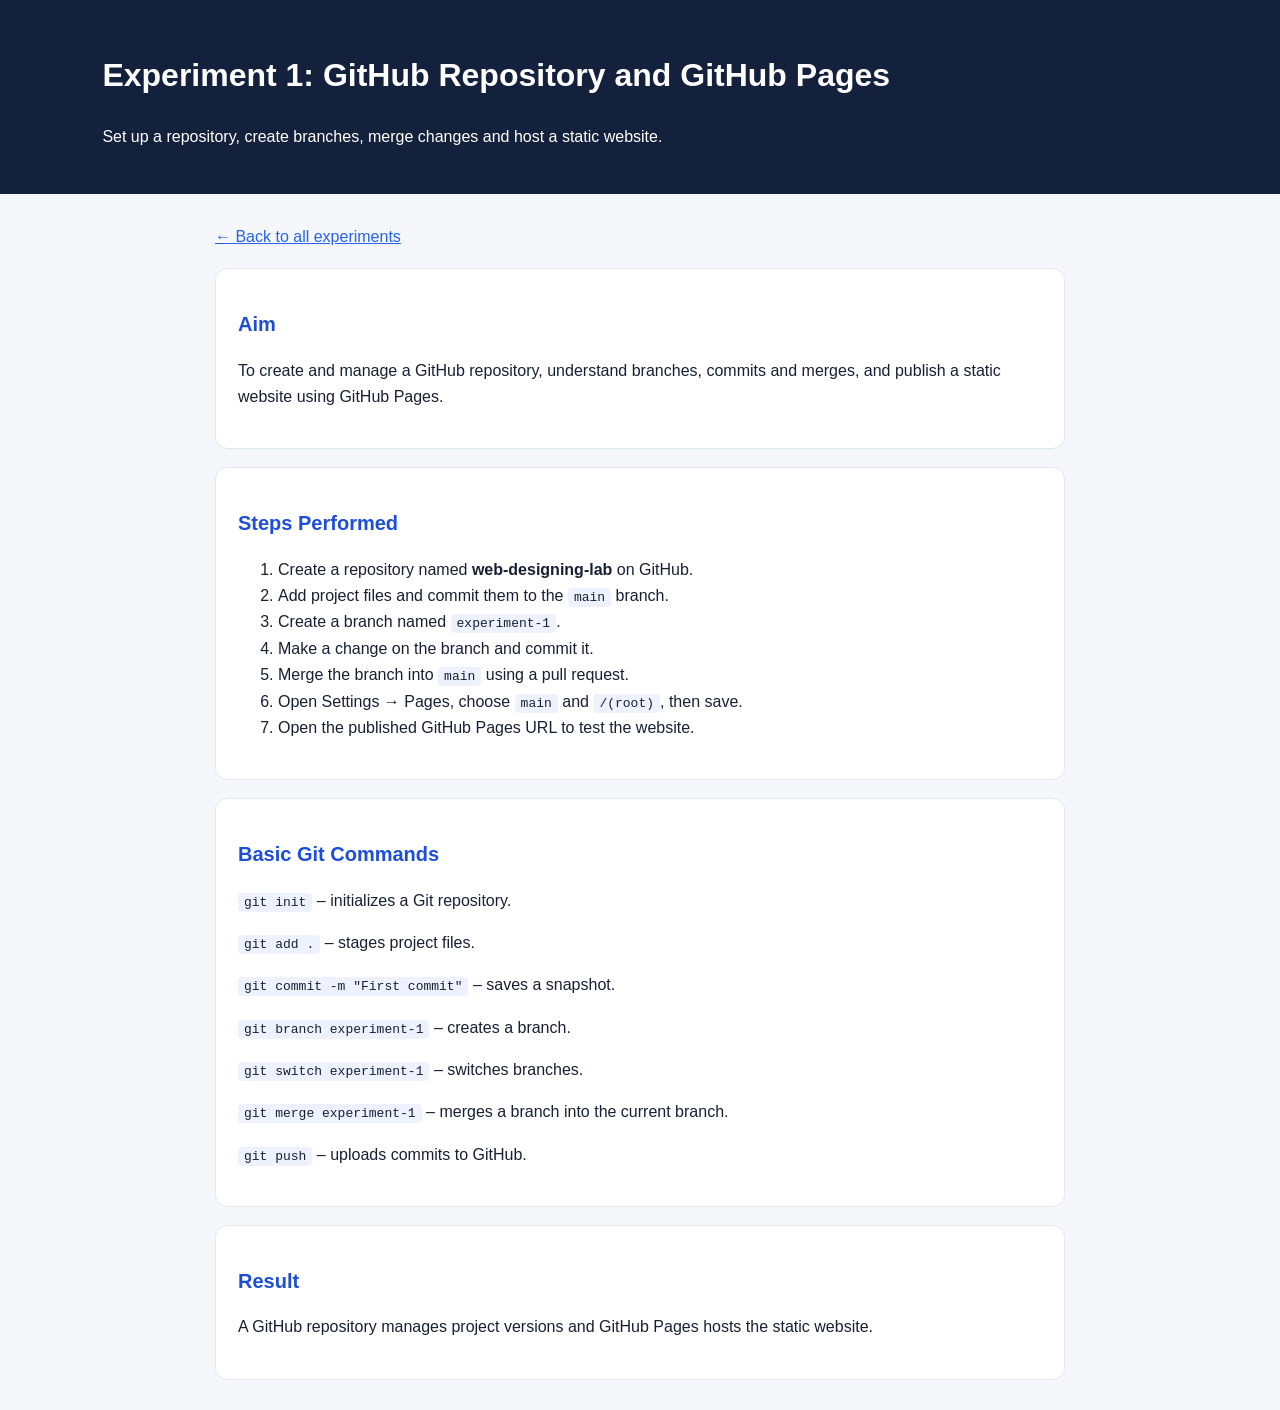
==== Exp-1/index.html @ 348cd508 "Add Exp-1/index.html" ====
<!DOCTYPE html>
<html lang="en"><head><meta charset="UTF-8"><meta name="viewport" content="width=device-width,initial-scale=1.0"><title>Experiment 1 | GitHub</title>
<style>body{font-family:Arial,sans-serif;margin:0;background:#f5f7fb;color:#172033;line-height:1.65}header{background:#14213d;color:white;padding:28px 8%}main{max-width:850px;margin:30px auto;padding:0 20px}section{background:white;padding:22px;border-radius:12px;margin:18px 0;border:1px solid #e2e8f0}h2{color:#1d4ed8;font-size:20px}code{background:#eef2ff;padding:2px 6px;border-radius:4px}a{color:#2563eb}</style></head>
<body><header><h1>Experiment 1: GitHub Repository and GitHub Pages</h1><p>Set up a repository, create branches, merge changes and host a static website.</p></header><main><a href="../index.html">← Back to all experiments</a>
<section><h2>Aim</h2><p>To create and manage a GitHub repository, understand branches, commits and merges, and publish a static website using GitHub Pages.</p></section>
<section><h2>Steps Performed</h2><ol><li>Create a repository named <b>web-designing-lab</b> on GitHub.</li><li>Add project files and commit them to the <code>main</code> branch.</li><li>Create a branch named <code>experiment-1</code>.</li><li>Make a change on the branch and commit it.</li><li>Merge the branch into <code>main</code> using a pull request.</li><li>Open Settings → Pages, choose <code>main</code> and <code>/(root)</code>, then save.</li><li>Open the published GitHub Pages URL to test the website.</li></ol></section>
<section><h2>Basic Git Commands</h2><p><code>git init</code> – initializes a Git repository.</p><p><code>git add .</code> – stages project files.</p><p><code>git commit -m "First commit"</code> – saves a snapshot.</p><p><code>git branch experiment-1</code> – creates a branch.</p><p><code>git switch experiment-1</code> – switches branches.</p><p><code>git merge experiment-1</code> – merges a branch into the current branch.</p><p><code>git push</code> – uploads commits to GitHub.</p></section>
<section><h2>Result</h2><p>A GitHub repository manages project versions and GitHub Pages hosts the static website.</p></section></main></body></html>
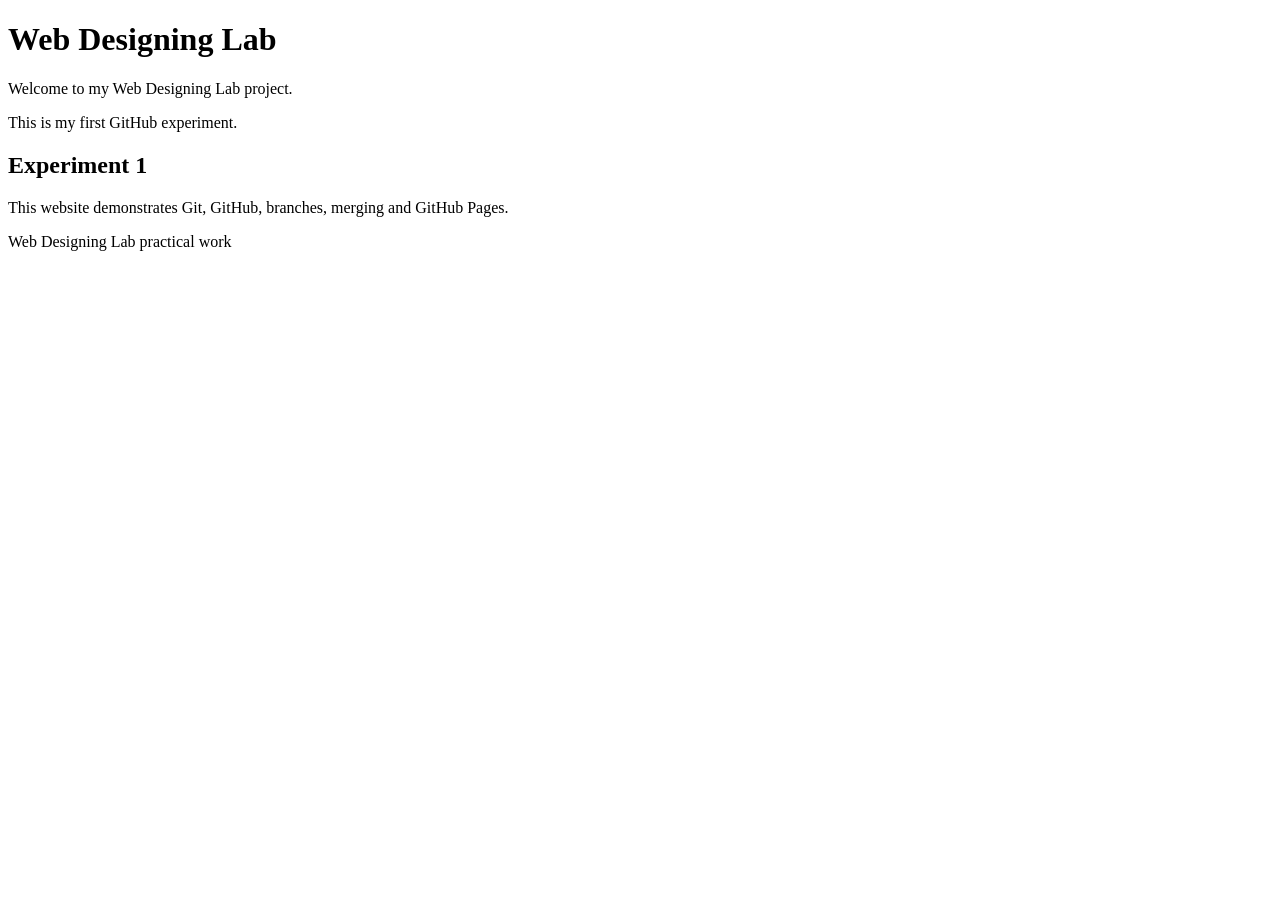
==== commit b3bc6396: "Update Exp-1/index.html to match practical record and personalize portfolio" ====
--- a/Exp-1/index.html
+++ b/Exp-1/index.html
@@ -1,8 +1,28 @@
 <!DOCTYPE html>
-<html lang="en"><head><meta charset="UTF-8"><meta name="viewport" content="width=device-width,initial-scale=1.0"><title>Experiment 1 | GitHub</title>
-<style>body{font-family:Arial,sans-serif;margin:0;background:#f5f7fb;color:#172033;line-height:1.65}header{background:#14213d;color:white;padding:28px 8%}main{max-width:850px;margin:30px auto;padding:0 20px}section{background:white;padding:22px;border-radius:12px;margin:18px 0;border:1px solid #e2e8f0}h2{color:#1d4ed8;font-size:20px}code{background:#eef2ff;padding:2px 6px;border-radius:4px}a{color:#2563eb}</style></head>
-<body><header><h1>Experiment 1: GitHub Repository and GitHub Pages</h1><p>Set up a repository, create branches, merge changes and host a static website.</p></header><main><a href="../index.html">← Back to all experiments</a>
-<section><h2>Aim</h2><p>To create and manage a GitHub repository, understand branches, commits and merges, and publish a static website using GitHub Pages.</p></section>
-<section><h2>Steps Performed</h2><ol><li>Create a repository named <b>web-designing-lab</b> on GitHub.</li><li>Add project files and commit them to the <code>main</code> branch.</li><li>Create a branch named <code>experiment-1</code>.</li><li>Make a change on the branch and commit it.</li><li>Merge the branch into <code>main</code> using a pull request.</li><li>Open Settings → Pages, choose <code>main</code> and <code>/(root)</code>, then save.</li><li>Open the published GitHub Pages URL to test the website.</li></ol></section>
-<section><h2>Basic Git Commands</h2><p><code>git init</code> – initializes a Git repository.</p><p><code>git add .</code> – stages project files.</p><p><code>git commit -m "First commit"</code> – saves a snapshot.</p><p><code>git branch experiment-1</code> – creates a branch.</p><p><code>git switch experiment-1</code> – switches branches.</p><p><code>git merge experiment-1</code> – merges a branch into the current branch.</p><p><code>git push</code> – uploads commits to GitHub.</p></section>
-<section><h2>Result</h2><p>A GitHub repository manages project versions and GitHub Pages hosts the static website.</p></section></main></body></html>+<html lang="en">
+<head>
+  <meta charset="UTF-8">
+  <meta name="viewport" content="width=device-width, initial-scale=1.0">
+  <meta name="description" content="Web Designing Lab experiment demonstrating GitHub repositories, branches, merging, and GitHub Pages.">
+  <meta name="theme-color" content="#222222">
+  <title>Web Designing Lab | Experiment 1</title>
+</head>
+<body>
+  <header>
+    <h1>Web Designing Lab</h1>
+    <p>Welcome to my Web Designing Lab project.</p>
+    <p>This is my first GitHub experiment.</p>
+  </header>
+
+  <main>
+    <section aria-labelledby="experiment-title">
+      <h2 id="experiment-title">Experiment 1</h2>
+      <p>This website demonstrates Git, GitHub, branches, merging and GitHub Pages.</p>
+    </section>
+  </main>
+
+  <footer>
+    <p>Web Designing Lab practical work</p>
+  </footer>
+</body>
+</html>
